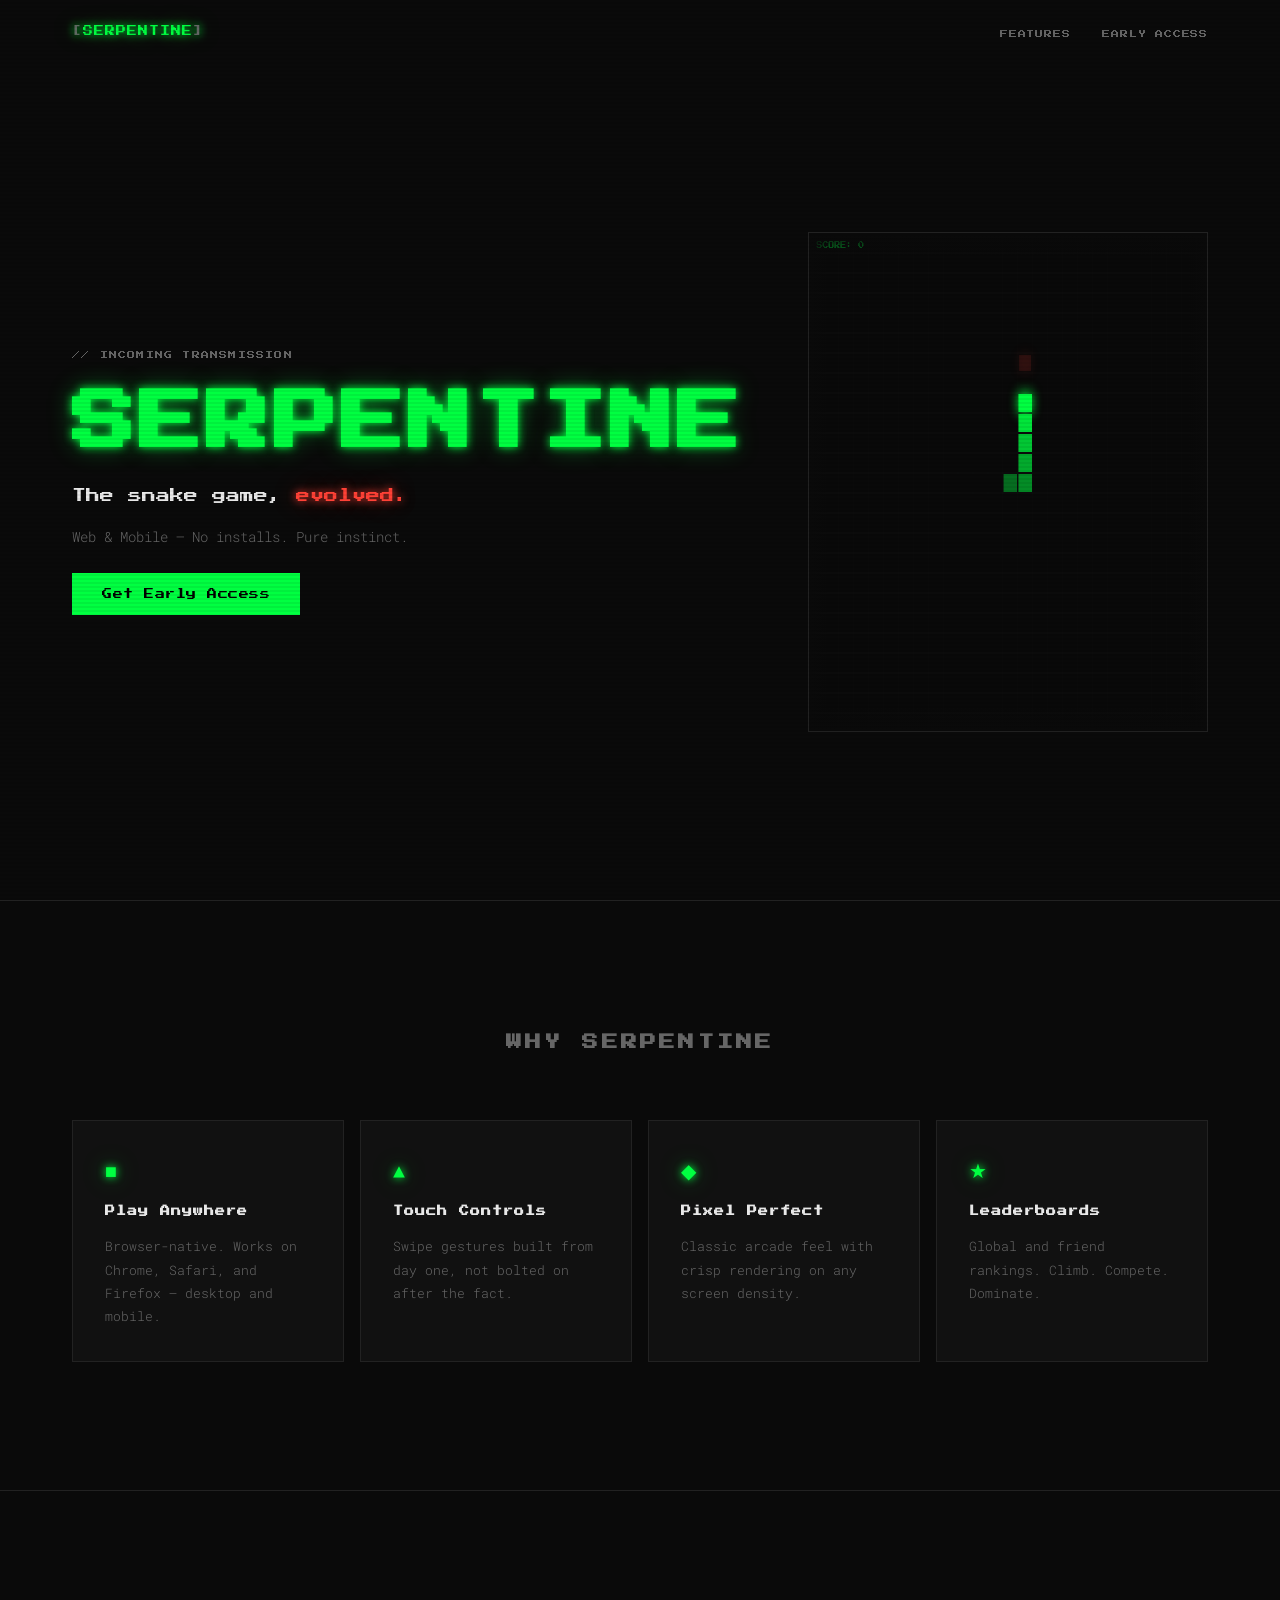
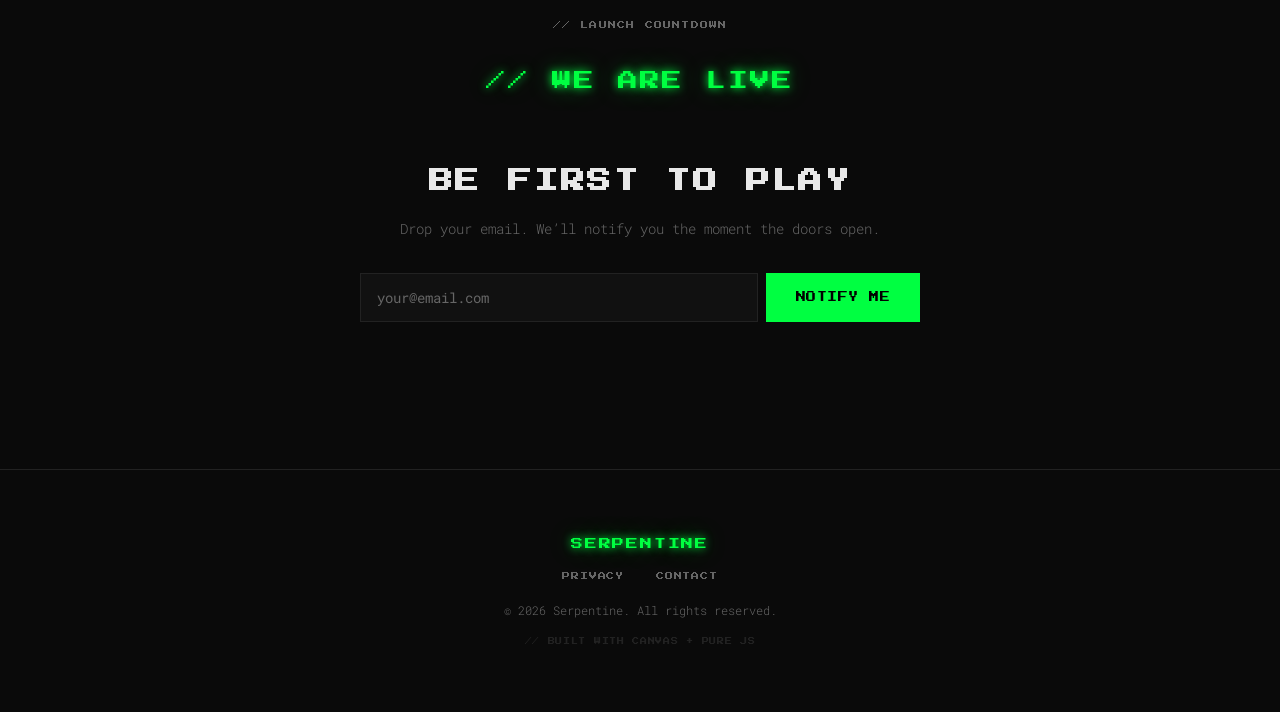
==== index.html @ bb96ddae "Add snake game landing page Static landing page with dark retro-arcade aesthetic: animated canvas sn" ====
<!DOCTYPE html>
<html lang="en">
<head>
  <meta charset="UTF-8">
  <meta name="viewport" content="width=device-width, initial-scale=1.0">
  <meta name="description" content="SERPENTINE — A snake-like game coming to web and mobile. Join the waitlist for early access.">
  <meta property="og:title" content="SERPENTINE — The Snake Game, Evolved">
  <meta property="og:description" content="Browser-native snake game for web and mobile. No installs. Pure instinct.">
  <meta property="og:type" content="website">
  <title>SERPENTINE — The Snake Game</title>
  <link rel="preconnect" href="https://fonts.googleapis.com">
  <link rel="preconnect" href="https://fonts.gstatic.com" crossorigin>
  <link href="https://fonts.googleapis.com/css2?family=Press+Start+2P&family=Roboto+Mono:wght@300;400;500&display=swap" rel="stylesheet">
  <link rel="stylesheet" href="styles.css">
</head>
<body>

  <header class="site-header" role="banner">
    <nav class="nav-container" aria-label="Main navigation">
      <div class="nav-logo">
        <span class="logo-bracket">[</span>SERPENTINE<span class="logo-bracket">]</span>
      </div>
      <ul class="nav-links" role="list">
        <li><a href="#features">Features</a></li>
        <li><a href="#cta">Early Access</a></li>
      </ul>
      <button class="nav-toggle" aria-label="Toggle menu" aria-expanded="false">
        <span class="hamburger-line"></span>
        <span class="hamburger-line"></span>
        <span class="hamburger-line"></span>
      </button>
    </nav>
  </header>

  <main>

    <section id="hero" class="hero" aria-label="Hero section">
      <div class="hero-content">
        <p class="hero-eyebrow">// INCOMING TRANSMISSION</p>
        <h1 class="hero-title">SERPENTINE</h1>
        <p class="hero-tagline">The snake game, <span class="accent">evolved.</span></p>
        <p class="hero-sub">Web &amp; Mobile &mdash; No installs. Pure instinct.</p>
        <a href="#cta" class="btn btn--primary">Get Early Access</a>
      </div>
      <div class="hero-canvas-wrapper" aria-hidden="true">
        <canvas id="snake-canvas"></canvas>
      </div>
    </section>

    <section id="features" class="features" aria-label="Features">
      <div class="container">
        <h2 class="section-title">WHY SERPENTINE</h2>
        <div class="features-grid">
          <article class="feature-card">
            <div class="feature-icon" aria-hidden="true">&#9632;</div>
            <h3>Play Anywhere</h3>
            <p>Browser-native. Works on Chrome, Safari, and Firefox &mdash; desktop and mobile.</p>
          </article>
          <article class="feature-card">
            <div class="feature-icon" aria-hidden="true">&#9650;</div>
            <h3>Touch Controls</h3>
            <p>Swipe gestures built from day one, not bolted on after the fact.</p>
          </article>
          <article class="feature-card">
            <div class="feature-icon" aria-hidden="true">&#9670;</div>
            <h3>Pixel Perfect</h3>
            <p>Classic arcade feel with crisp rendering on any screen density.</p>
          </article>
          <article class="feature-card">
            <div class="feature-icon" aria-hidden="true">&#9733;</div>
            <h3>Leaderboards</h3>
            <p>Global and friend rankings. Climb. Compete. Dominate.</p>
          </article>
        </div>
      </div>
    </section>

    <section id="cta" class="cta-section" aria-label="Early access signup">
      <div class="container">
        <p class="cta-label">// LAUNCH COUNTDOWN</p>
        <div class="countdown" aria-live="polite" aria-label="Time until launch">
          <div class="countdown-unit">
            <span class="countdown-number" id="cd-days">00</span>
            <span class="countdown-label">DAYS</span>
          </div>
          <span class="countdown-sep" aria-hidden="true">:</span>
          <div class="countdown-unit">
            <span class="countdown-number" id="cd-hours">00</span>
            <span class="countdown-label">HRS</span>
          </div>
          <span class="countdown-sep" aria-hidden="true">:</span>
          <div class="countdown-unit">
            <span class="countdown-number" id="cd-mins">00</span>
            <span class="countdown-label">MIN</span>
          </div>
          <span class="countdown-sep" aria-hidden="true">:</span>
          <div class="countdown-unit">
            <span class="countdown-number" id="cd-secs">00</span>
            <span class="countdown-label">SEC</span>
          </div>
        </div>
        <h2 class="cta-title">BE FIRST TO PLAY</h2>
        <p class="cta-sub">Drop your email. We&rsquo;ll notify you the moment the doors open.</p>
        <form class="signup-form" id="signup-form" novalidate>
          <div class="form-row">
            <label for="email-input" class="sr-only">Email address</label>
            <input
              type="email"
              id="email-input"
              name="email"
              placeholder="your@email.com"
              autocomplete="email"
              required
              aria-required="true"
              aria-describedby="form-feedback"
            >
            <button type="submit" class="btn btn--primary">NOTIFY ME</button>
          </div>
          <p id="form-feedback" class="form-feedback" role="alert" aria-live="assertive"></p>
        </form>
      </div>
    </section>

  </main>

  <footer class="site-footer" role="contentinfo">
    <div class="container">
      <p class="footer-logo">SERPENTINE</p>
      <nav class="footer-nav" aria-label="Footer navigation">
        <a href="#">Privacy</a>
        <a href="#">Contact</a>
      </nav>
      <p class="footer-copy">&copy; 2026 Serpentine. All rights reserved.</p>
      <p class="footer-credit">// BUILT WITH CANVAS + PURE JS</p>
    </div>
  </footer>

  <script src="main.js"></script>
</body>
</html>
---- styles.css ----
/* ============================================================
   Design Tokens
   ============================================================ */
:root {
  --color-bg:         #0a0a0a;
  --color-surface:    #111111;
  --color-surface-2:  #1a1a1a;
  --color-border:     #222222;
  --color-snake:      #00ff41;
  --color-snake-dim:  #00cc33;
  --color-accent:     #ff4136;
  --color-cyan:       #00aaff;
  --color-text:       #e8e8e8;
  --color-text-muted: #666666;

  --font-pixel: 'Press Start 2P', monospace;
  --font-body:  'Roboto Mono', monospace;

  --space-xs:  0.25rem;
  --space-sm:  0.5rem;
  --space-md:  1rem;
  --space-lg:  2rem;
  --space-xl:  4rem;
  --space-2xl: 8rem;

  --max-width:   1200px;
  --nav-height:  64px;

  --glow-snake:  0 0 8px var(--color-snake), 0 0 24px rgba(0, 255, 65, 0.4);
  --glow-accent: 0 0 8px var(--color-accent), 0 0 24px rgba(255, 65, 54, 0.4);

  --transition-fast: 150ms ease;
  --transition-base: 300ms ease;
}

/* ============================================================
   Reset & Base
   ============================================================ */
*, *::before, *::after {
  box-sizing: border-box;
  margin: 0;
  padding: 0;
}

html {
  scroll-behavior: smooth;
  font-size: 16px;
}

body {
  background-color: var(--color-bg);
  color: var(--color-text);
  font-family: var(--font-body);
  font-weight: 400;
  line-height: 1.7;
  -webkit-font-smoothing: antialiased;
  overflow-x: hidden;
  position: relative;
}

/* Scanline texture overlay */
body::before {
  content: '';
  position: fixed;
  inset: 0;
  background: repeating-linear-gradient(
    to bottom,
    transparent,
    transparent 2px,
    rgba(0, 0, 0, 0.06) 2px,
    rgba(0, 0, 0, 0.06) 4px
  );
  pointer-events: none;
  z-index: 999;
}

img, canvas {
  display: block;
  max-width: 100%;
}

a {
  color: var(--color-snake);
  text-decoration: none;
  transition: color var(--transition-fast), text-shadow var(--transition-fast);
}

a:hover,
a:focus-visible {
  color: #fff;
  text-shadow: var(--glow-snake);
}

a:focus-visible {
  outline: 2px solid var(--color-snake);
  outline-offset: 3px;
}

ul { list-style: none; }

.sr-only {
  position: absolute;
  width: 1px;
  height: 1px;
  padding: 0;
  margin: -1px;
  overflow: hidden;
  clip: rect(0, 0, 0, 0);
  white-space: nowrap;
  border: 0;
}

/* ============================================================
   Layout Utilities
   ============================================================ */
.container {
  width: 100%;
  max-width: var(--max-width);
  margin-inline: auto;
  padding-inline: var(--space-lg);
}

/* ============================================================
   Buttons
   ============================================================ */
.btn {
  display: inline-block;
  font-family: var(--font-pixel);
  font-size: 0.625rem;
  letter-spacing: 0.05em;
  padding: 0.875rem 1.75rem;
  border: 2px solid transparent;
  cursor: pointer;
  transition:
    box-shadow var(--transition-fast),
    transform var(--transition-fast),
    background-color var(--transition-fast);
  text-align: center;
  line-height: 1;
}

.btn--primary {
  background-color: var(--color-snake);
  color: #000;
  border-color: var(--color-snake);
}

.btn--primary:hover,
.btn--primary:focus-visible {
  box-shadow: var(--glow-snake);
  transform: translateY(-2px);
  color: #000;
  text-shadow: none;
}

.btn--primary:focus-visible {
  outline: 2px solid #fff;
  outline-offset: 3px;
}

.btn--primary:active {
  transform: translateY(0);
}

/* ============================================================
   Navigation
   ============================================================ */
.site-header {
  position: fixed;
  top: 0;
  left: 0;
  right: 0;
  z-index: 100;
  height: var(--nav-height);
  display: flex;
  align-items: center;
  border-bottom: 1px solid transparent;
  transition:
    background-color var(--transition-base),
    border-color var(--transition-base),
    backdrop-filter var(--transition-base),
    height var(--transition-base);
}

.site-header--scrolled {
  background-color: rgba(10, 10, 10, 0.92);
  border-color: var(--color-border);
  backdrop-filter: blur(8px);
  -webkit-backdrop-filter: blur(8px);
  height: 52px;
}

.nav-container {
  display: flex;
  align-items: center;
  justify-content: space-between;
  width: 100%;
  max-width: var(--max-width);
  margin-inline: auto;
  padding-inline: var(--space-lg);
}

.nav-logo {
  font-family: var(--font-pixel);
  font-size: 0.625rem;
  color: var(--color-snake);
  letter-spacing: 0.1em;
  text-shadow: var(--glow-snake);
  white-space: nowrap;
}

.logo-bracket {
  color: var(--color-text-muted);
}

.nav-links {
  display: none;
  gap: var(--space-lg);
}

.nav-links a {
  font-family: var(--font-pixel);
  font-size: 0.5rem;
  letter-spacing: 0.1em;
  color: var(--color-text-muted);
  text-transform: uppercase;
  transition: color var(--transition-fast);
}

.nav-links a:hover,
.nav-links a:focus-visible {
  color: var(--color-snake);
  text-shadow: var(--glow-snake);
}

.nav-toggle {
  display: flex;
  flex-direction: column;
  justify-content: space-between;
  width: 24px;
  height: 18px;
  background: none;
  border: none;
  cursor: pointer;
  padding: 0;
}

.hamburger-line {
  display: block;
  width: 100%;
  height: 2px;
  background-color: var(--color-snake);
  transition: transform var(--transition-base), opacity var(--transition-base);
}

.nav-toggle[aria-expanded="true"] .hamburger-line:nth-child(1) {
  transform: translateY(8px) rotate(45deg);
}
.nav-toggle[aria-expanded="true"] .hamburger-line:nth-child(2) {
  opacity: 0;
}
.nav-toggle[aria-expanded="true"] .hamburger-line:nth-child(3) {
  transform: translateY(-8px) rotate(-45deg);
}

/* Mobile nav open state */
.nav-links--open {
  display: flex;
  flex-direction: column;
  position: fixed;
  top: var(--nav-height);
  left: 0;
  right: 0;
  background-color: var(--color-surface);
  border-bottom: 1px solid var(--color-border);
  padding: var(--space-lg);
  gap: var(--space-lg);
  z-index: 99;
}

@media (min-width: 768px) {
  .nav-links {
    display: flex;
  }
  .nav-toggle {
    display: none;
  }
  .nav-links--open {
    position: static;
    flex-direction: row;
    background: none;
    border: none;
    padding: 0;
  }
}

/* ============================================================
   Hero
   ============================================================ */
.hero {
  min-height: 100vh;
  padding-top: var(--nav-height);
  display: grid;
  grid-template-columns: 1fr;
  align-items: center;
  gap: var(--space-xl);
  max-width: var(--max-width);
  margin-inline: auto;
  padding-inline: var(--space-lg);
  padding-bottom: var(--space-xl);
}

.hero-content {
  display: flex;
  flex-direction: column;
  align-items: flex-start;
  gap: var(--space-md);
}

.hero-eyebrow {
  font-family: var(--font-pixel);
  font-size: 0.5rem;
  color: var(--color-text-muted);
  letter-spacing: 0.15em;
}

.hero-title {
  font-family: var(--font-pixel);
  font-size: clamp(1.75rem, 6vw, 4rem);
  color: var(--color-snake);
  text-shadow: var(--glow-snake);
  letter-spacing: 0.05em;
  line-height: 1.4;
}

.hero-tagline {
  font-family: var(--font-pixel);
  font-size: clamp(0.625rem, 2vw, 0.875rem);
  color: var(--color-text);
  line-height: 1.8;
}

.accent {
  color: var(--color-accent);
  text-shadow: var(--glow-accent);
}

.hero-sub {
  font-size: 0.875rem;
  color: var(--color-text-muted);
  font-weight: 300;
}

.hero-content .btn {
  margin-top: var(--space-sm);
}

.hero-canvas-wrapper {
  width: 100%;
  height: 280px;
  border: 1px solid var(--color-border);
  position: relative;
  overflow: hidden;
}

.hero-canvas-wrapper::after {
  content: '';
  position: absolute;
  inset: 0;
  background:
    linear-gradient(to right, var(--color-bg) 0%, transparent 5%),
    linear-gradient(to left, var(--color-bg) 0%, transparent 5%),
    linear-gradient(to bottom, var(--color-bg) 0%, transparent 5%),
    linear-gradient(to top, var(--color-bg) 0%, transparent 5%);
  pointer-events: none;
}

#snake-canvas {
  width: 100%;
  height: 100%;
}

@media (min-width: 768px) {
  .hero {
    grid-template-columns: 1fr 1fr;
    padding-bottom: 0;
  }

  .hero-canvas-wrapper {
    height: 420px;
  }
}

@media (min-width: 1024px) {
  .hero-canvas-wrapper {
    height: 500px;
  }
}

/* ============================================================
   Features
   ============================================================ */
.features {
  padding-block: var(--space-2xl);
  border-top: 1px solid var(--color-border);
}

.section-title {
  font-family: var(--font-pixel);
  font-size: clamp(0.75rem, 2.5vw, 1rem);
  color: var(--color-text-muted);
  letter-spacing: 0.2em;
  margin-bottom: var(--space-xl);
  text-align: center;
}

.features-grid {
  display: grid;
  grid-template-columns: repeat(auto-fit, minmax(240px, 1fr));
  gap: var(--space-md);
}

.feature-card {
  background: var(--color-surface);
  border: 1px solid var(--color-border);
  padding: var(--space-lg);
  display: flex;
  flex-direction: column;
  gap: var(--space-md);
  transition:
    border-color var(--transition-base),
    box-shadow var(--transition-base),
    transform var(--transition-base);
  opacity: 0;
  transform: translateY(24px);
}

.feature-card.visible {
  opacity: 1;
  transform: translateY(0);
}

.feature-card:hover {
  border-color: var(--color-snake);
  box-shadow: 0 0 0 1px var(--color-snake), var(--glow-snake);
  transform: translateY(-4px);
}

.feature-icon {
  font-size: 1.25rem;
  color: var(--color-snake);
  text-shadow: var(--glow-snake);
}

.feature-card h3 {
  font-family: var(--font-pixel);
  font-size: 0.625rem;
  color: var(--color-text);
  letter-spacing: 0.1em;
  line-height: 1.6;
}

.feature-card p {
  font-size: 0.8125rem;
  color: var(--color-text-muted);
  font-weight: 300;
  line-height: 1.8;
}

/* ============================================================
   CTA / Countdown
   ============================================================ */
.cta-section {
  padding-block: var(--space-2xl);
  border-top: 1px solid var(--color-border);
  text-align: center;
}

.cta-label {
  font-family: var(--font-pixel);
  font-size: 0.5rem;
  color: var(--color-text-muted);
  letter-spacing: 0.15em;
  margin-bottom: var(--space-lg);
}

.countdown {
  display: flex;
  align-items: center;
  justify-content: center;
  gap: var(--space-sm);
  margin-bottom: var(--space-xl);
  flex-wrap: wrap;
}

.countdown-unit {
  display: flex;
  flex-direction: column;
  align-items: center;
  gap: var(--space-xs);
}

.countdown-number {
  font-family: var(--font-pixel);
  font-size: clamp(1.75rem, 5vw, 3.5rem);
  color: var(--color-snake);
  text-shadow: var(--glow-snake);
  display: block;
  min-width: 2ch;
  text-align: center;
  line-height: 1.2;
}

.countdown-label {
  font-family: var(--font-pixel);
  font-size: 0.4375rem;
  color: var(--color-text-muted);
  letter-spacing: 0.15em;
}

.countdown-sep {
  font-family: var(--font-pixel);
  font-size: clamp(1.5rem, 4vw, 3rem);
  color: var(--color-border);
  align-self: flex-start;
  padding-top: 0.1em;
}

.launch-live {
  font-family: var(--font-pixel);
  font-size: clamp(0.75rem, 2vw, 1.25rem);
  color: var(--color-snake);
  text-shadow: var(--glow-snake);
  letter-spacing: 0.1em;
}

.cta-title {
  font-family: var(--font-pixel);
  font-size: clamp(0.875rem, 3vw, 1.5rem);
  color: var(--color-text);
  letter-spacing: 0.1em;
  line-height: 1.6;
  margin-bottom: var(--space-md);
}

.cta-sub {
  font-size: 0.875rem;
  color: var(--color-text-muted);
  font-weight: 300;
  margin-bottom: var(--space-lg);
}

.signup-form {
  max-width: 560px;
  margin-inline: auto;
}

.form-row {
  display: flex;
  flex-direction: column;
  gap: var(--space-sm);
}

#email-input {
  background: var(--color-surface);
  border: 1px solid var(--color-border);
  color: var(--color-text);
  font-family: var(--font-body);
  font-size: 0.875rem;
  padding: 0.875rem 1rem;
  width: 100%;
  transition: border-color var(--transition-fast), box-shadow var(--transition-fast);
}

#email-input::placeholder {
  color: var(--color-text-muted);
}

#email-input:focus {
  outline: none;
  border-color: var(--color-snake);
  box-shadow: 0 0 0 2px rgba(0, 255, 65, 0.15);
}

#email-input:disabled {
  opacity: 0.5;
  cursor: not-allowed;
}

.form-feedback {
  margin-top: var(--space-sm);
  font-family: var(--font-pixel);
  font-size: 0.5rem;
  letter-spacing: 0.1em;
  min-height: 1.4em;
  line-height: 1.6;
}

.form-feedback--success {
  color: var(--color-snake);
  text-shadow: var(--glow-snake);
}

.form-feedback--error {
  color: var(--color-accent);
}

@media (min-width: 480px) {
  .form-row {
    flex-direction: row;
  }

  #email-input {
    flex: 1;
    min-width: 0;
  }
}

/* ============================================================
   Footer
   ============================================================ */
.site-footer {
  border-top: 1px solid var(--color-border);
  padding-block: var(--space-xl);
}

.site-footer .container {
  display: flex;
  flex-direction: column;
  align-items: center;
  gap: var(--space-md);
  text-align: center;
}

.footer-logo {
  font-family: var(--font-pixel);
  font-size: 0.75rem;
  color: var(--color-snake);
  letter-spacing: 0.15em;
  text-shadow: var(--glow-snake);
}

.footer-nav {
  display: flex;
  gap: var(--space-lg);
}

.footer-nav a {
  font-family: var(--font-pixel);
  font-size: 0.5rem;
  color: var(--color-text-muted);
  letter-spacing: 0.1em;
  text-transform: uppercase;
}

.footer-copy {
  font-size: 0.75rem;
  color: var(--color-text-muted);
  font-weight: 300;
}

.footer-credit {
  font-family: var(--font-pixel);
  font-size: 0.4375rem;
  color: var(--color-border);
  letter-spacing: 0.1em;
}

/* ============================================================
   Reduced Motion
   ============================================================ */
@media (prefers-reduced-motion: reduce) {
  html {
    scroll-behavior: auto;
  }

  *, *::before, *::after {
    animation-duration: 0.01ms !important;
    animation-iteration-count: 1 !important;
    transition-duration: 0.01ms !important;
  }

  .feature-card {
    opacity: 1;
    transform: none;
  }

  .hero-canvas-wrapper {
    display: none;
  }
}
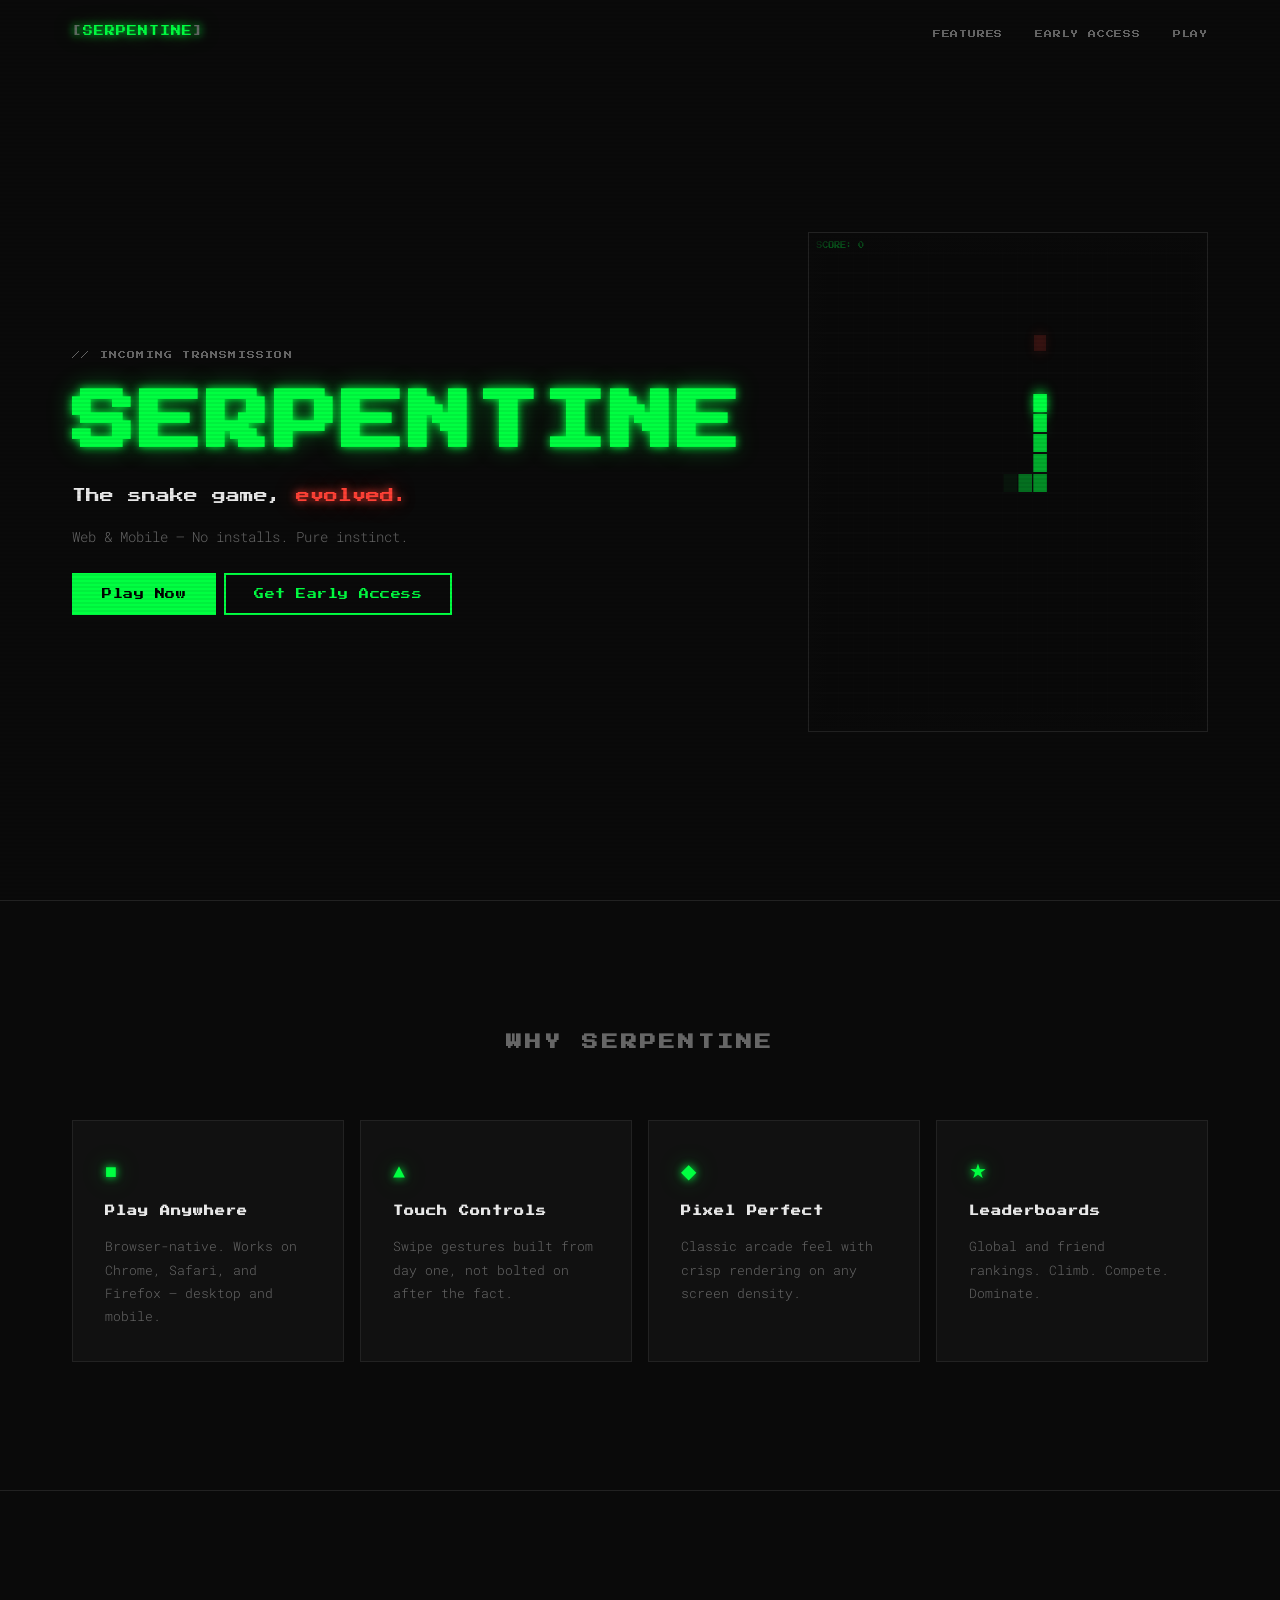
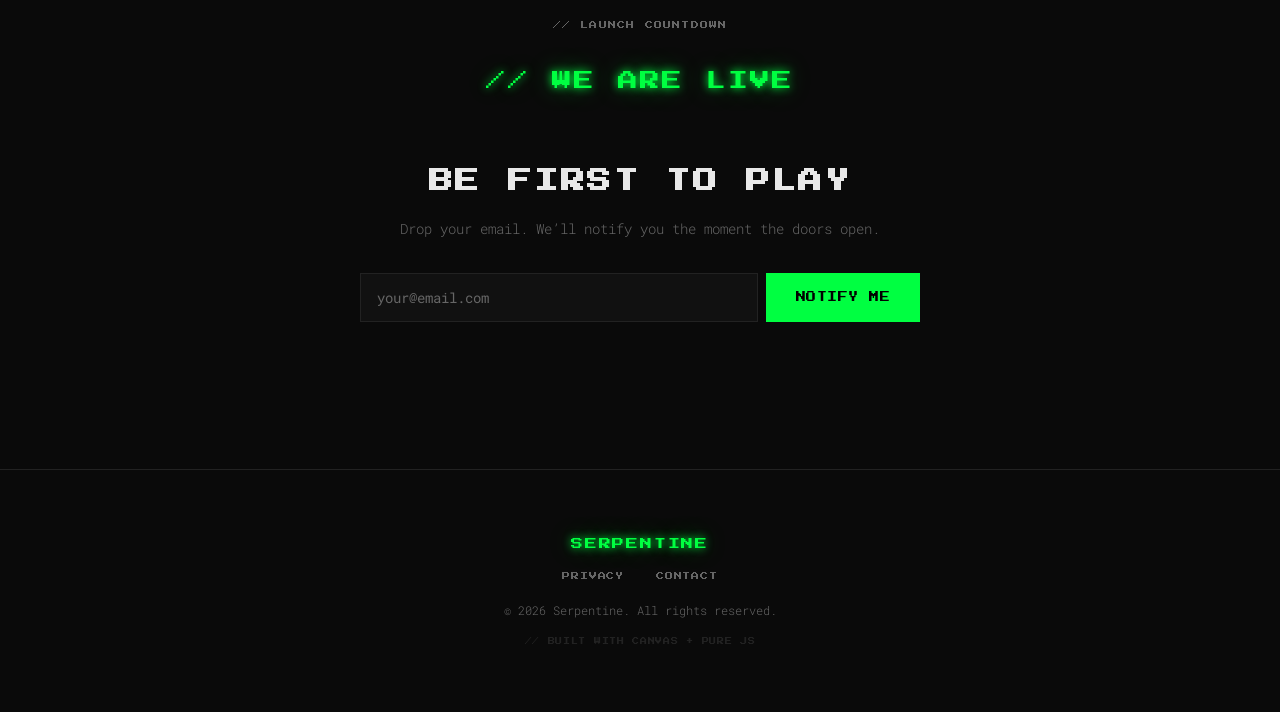
==== commit 06e1b2da: "Add playable snake game page Full snake game at game.html with canvas rendering, swipe/keyboard/d-pa" ====
--- a/index.html
+++ b/index.html
@@ -23,6 +23,7 @@
       <ul class="nav-links" role="list">
         <li><a href="#features">Features</a></li>
         <li><a href="#cta">Early Access</a></li>
+        <li><a href="game.html">Play</a></li>
       </ul>
       <button class="nav-toggle" aria-label="Toggle menu" aria-expanded="false">
         <span class="hamburger-line"></span>
@@ -40,7 +41,10 @@
         <h1 class="hero-title">SERPENTINE</h1>
         <p class="hero-tagline">The snake game, <span class="accent">evolved.</span></p>
         <p class="hero-sub">Web &amp; Mobile &mdash; No installs. Pure instinct.</p>
-        <a href="#cta" class="btn btn--primary">Get Early Access</a>
+        <div class="hero-actions">
+          <a href="game.html" class="btn btn--primary">Play Now</a>
+          <a href="#cta" class="btn btn--outline">Get Early Access</a>
+        </div>
       </div>
       <div class="hero-canvas-wrapper" aria-hidden="true">
         <canvas id="snake-canvas"></canvas>
--- a/styles.css
+++ b/styles.css
@@ -162,6 +162,25 @@
   transform: translateY(0);
 }
 
+.btn--outline {
+  background: transparent;
+  color: var(--color-snake);
+  border-color: var(--color-snake);
+}
+
+.btn--outline:hover,
+.btn--outline:focus-visible {
+  background: rgba(0, 255, 65, 0.08);
+  box-shadow: var(--glow-snake);
+  transform: translateY(-2px);
+  color: var(--color-snake);
+  text-shadow: none;
+}
+
+.btn--outline:active {
+  transform: translateY(0);
+}
+
 /* ============================================================
    Navigation
    ============================================================ */
@@ -351,7 +370,10 @@
   font-weight: 300;
 }
 
-.hero-content .btn {
+.hero-actions {
+  display: flex;
+  flex-wrap: wrap;
+  gap: var(--space-sm);
   margin-top: var(--space-sm);
 }
 
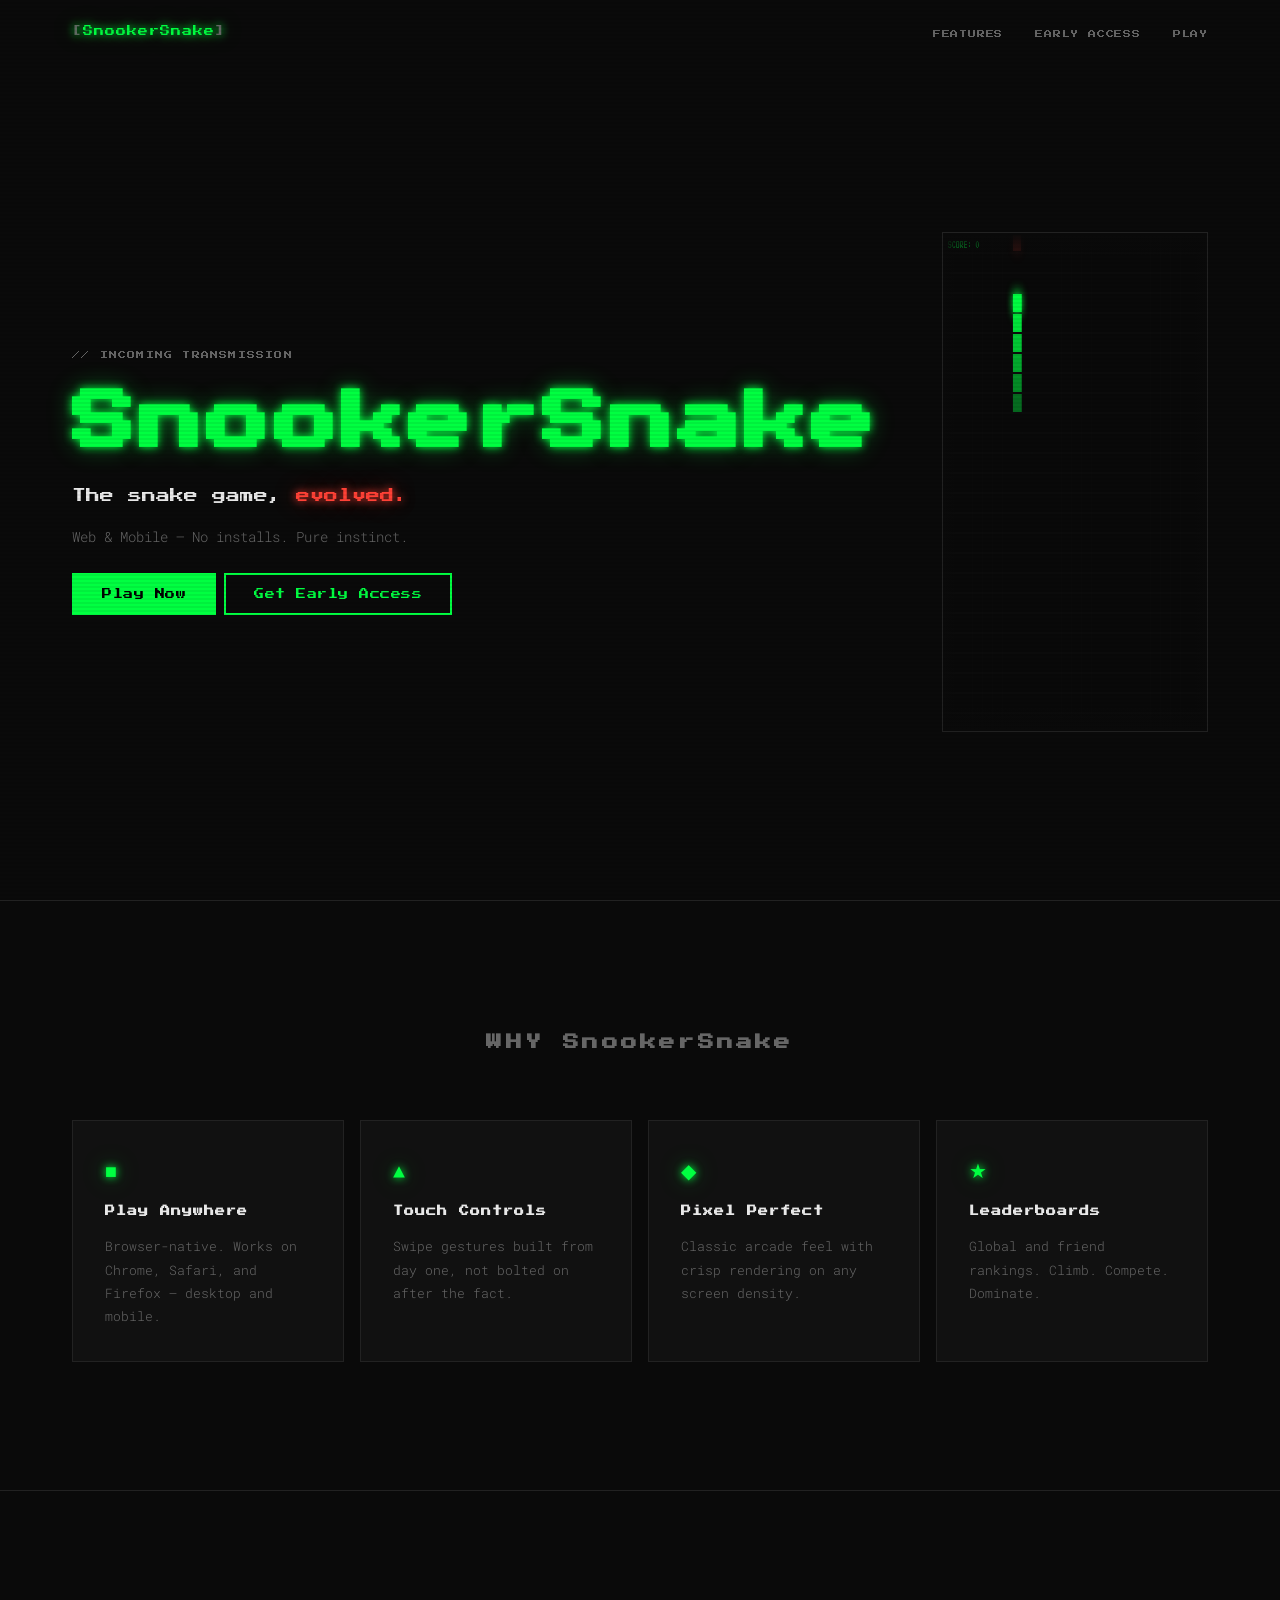
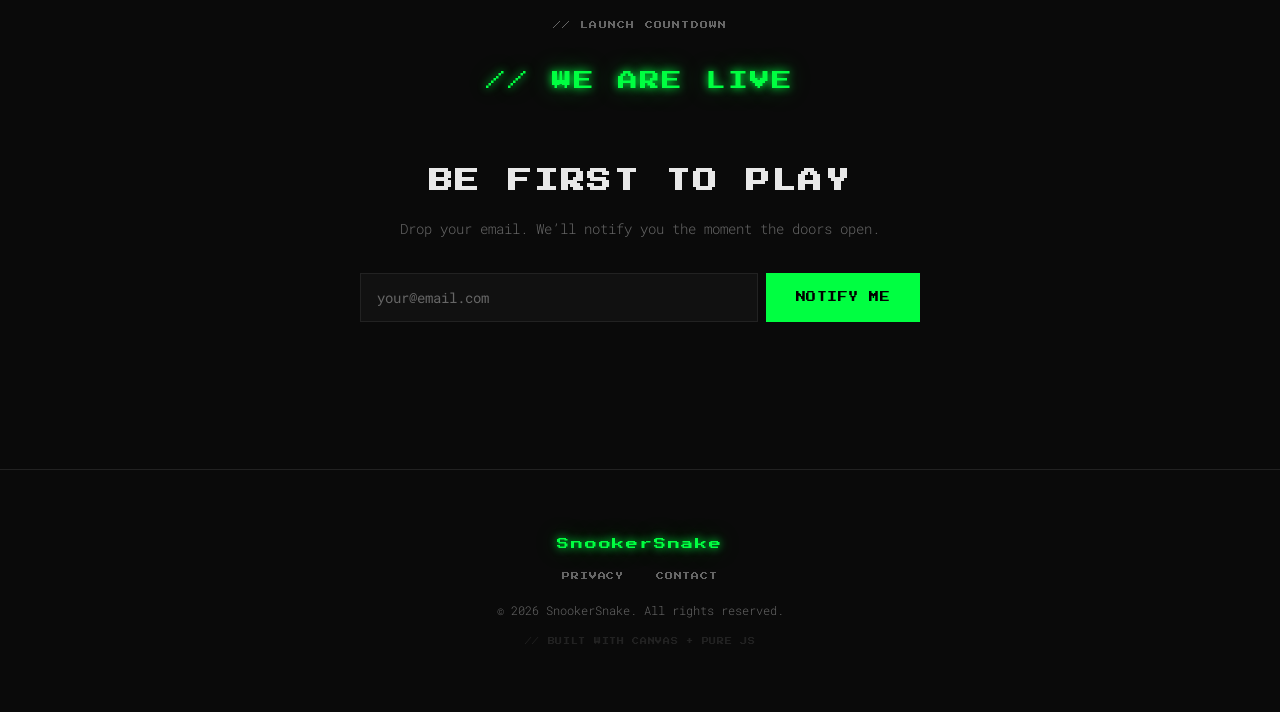
==== commit 68c84e75: "Rename to SnookerSnake, green header, fix black ball, remove d-pad - Game renamed from MAX SNAKE / S" ====
--- a/index.html
+++ b/index.html
@@ -3,11 +3,11 @@
 <head>
   <meta charset="UTF-8">
   <meta name="viewport" content="width=device-width, initial-scale=1.0">
-  <meta name="description" content="SERPENTINE — A snake-like game coming to web and mobile. Join the waitlist for early access.">
-  <meta property="og:title" content="SERPENTINE — The Snake Game, Evolved">
-  <meta property="og:description" content="Browser-native snake game for web and mobile. No installs. Pure instinct.">
+  <meta name="description" content="SnookerSnake — snooker-themed snake game for web and mobile.">
+  <meta property="og:title" content="SnookerSnake — The Snake Game, Evolved">
+  <meta property="og:description" content="Browser-native snooker snake game for web and mobile. No installs. Pure instinct.">
   <meta property="og:type" content="website">
-  <title>SERPENTINE — The Snake Game</title>
+  <title>SnookerSnake</title>
   <link rel="preconnect" href="https://fonts.googleapis.com">
   <link rel="preconnect" href="https://fonts.gstatic.com" crossorigin>
   <link href="https://fonts.googleapis.com/css2?family=Press+Start+2P&family=Roboto+Mono:wght@300;400;500&display=swap" rel="stylesheet">
@@ -18,7 +18,7 @@
   <header class="site-header" role="banner">
     <nav class="nav-container" aria-label="Main navigation">
       <div class="nav-logo">
-        <span class="logo-bracket">[</span>SERPENTINE<span class="logo-bracket">]</span>
+        <span class="logo-bracket">[</span>SnookerSnake<span class="logo-bracket">]</span>
       </div>
       <ul class="nav-links" role="list">
         <li><a href="#features">Features</a></li>
@@ -38,7 +38,7 @@
     <section id="hero" class="hero" aria-label="Hero section">
       <div class="hero-content">
         <p class="hero-eyebrow">// INCOMING TRANSMISSION</p>
-        <h1 class="hero-title">SERPENTINE</h1>
+        <h1 class="hero-title">SnookerSnake</h1>
         <p class="hero-tagline">The snake game, <span class="accent">evolved.</span></p>
         <p class="hero-sub">Web &amp; Mobile &mdash; No installs. Pure instinct.</p>
         <div class="hero-actions">
@@ -53,7 +53,7 @@
 
     <section id="features" class="features" aria-label="Features">
       <div class="container">
-        <h2 class="section-title">WHY SERPENTINE</h2>
+        <h2 class="section-title">WHY SnookerSnake</h2>
         <div class="features-grid">
           <article class="feature-card">
             <div class="feature-icon" aria-hidden="true">&#9632;</div>
@@ -129,12 +129,12 @@
 
   <footer class="site-footer" role="contentinfo">
     <div class="container">
-      <p class="footer-logo">SERPENTINE</p>
+      <p class="footer-logo">SnookerSnake</p>
       <nav class="footer-nav" aria-label="Footer navigation">
         <a href="#">Privacy</a>
         <a href="#">Contact</a>
       </nav>
-      <p class="footer-copy">&copy; 2026 Serpentine. All rights reserved.</p>
+      <p class="footer-copy">&copy; 2026 SnookerSnake. All rights reserved.</p>
       <p class="footer-credit">// BUILT WITH CANVAS + PURE JS</p>
     </div>
   </footer>
--- a/styles.css
+++ b/styles.css
@@ -202,10 +202,8 @@
 }
 
 .site-header--scrolled {
-  background-color: rgba(10, 10, 10, 0.92);
+  background-color: #0d4d1a;
   border-color: var(--color-border);
-  backdrop-filter: blur(8px);
-  -webkit-backdrop-filter: blur(8px);
   height: 52px;
 }
 
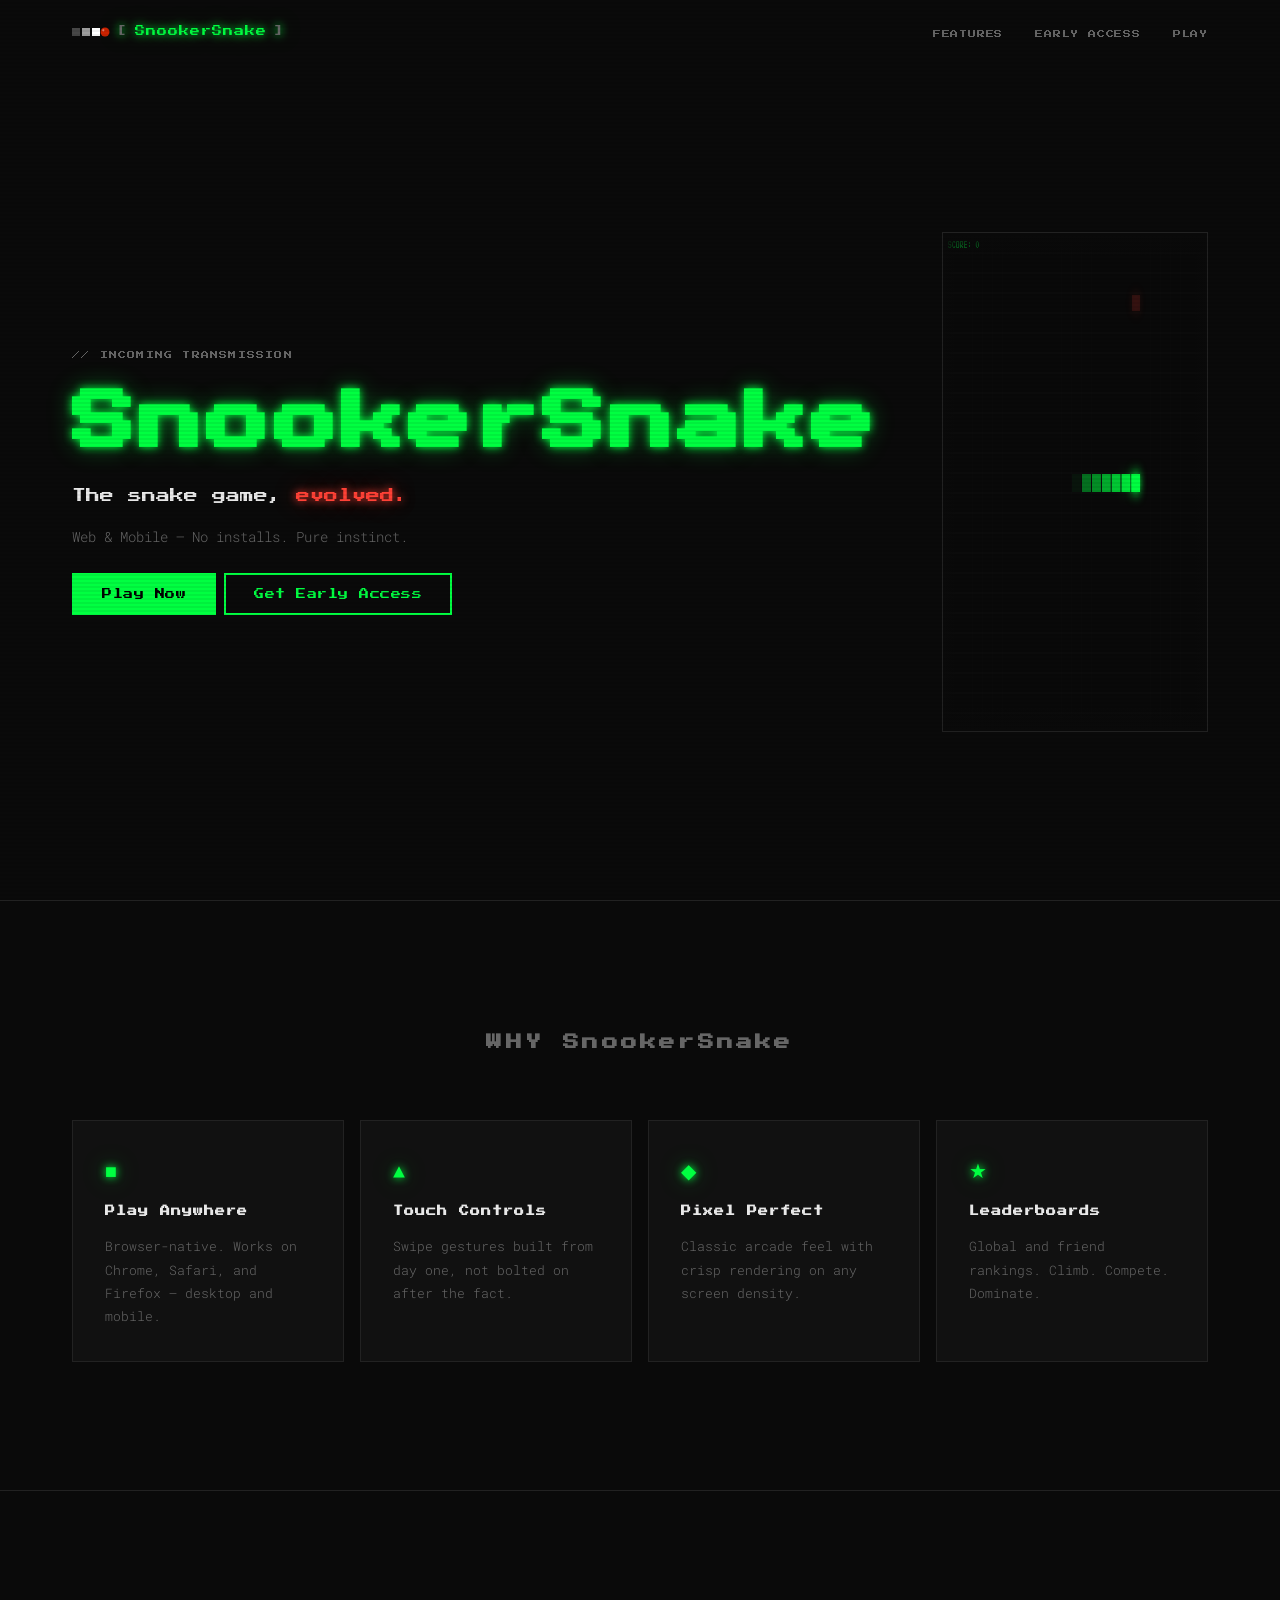
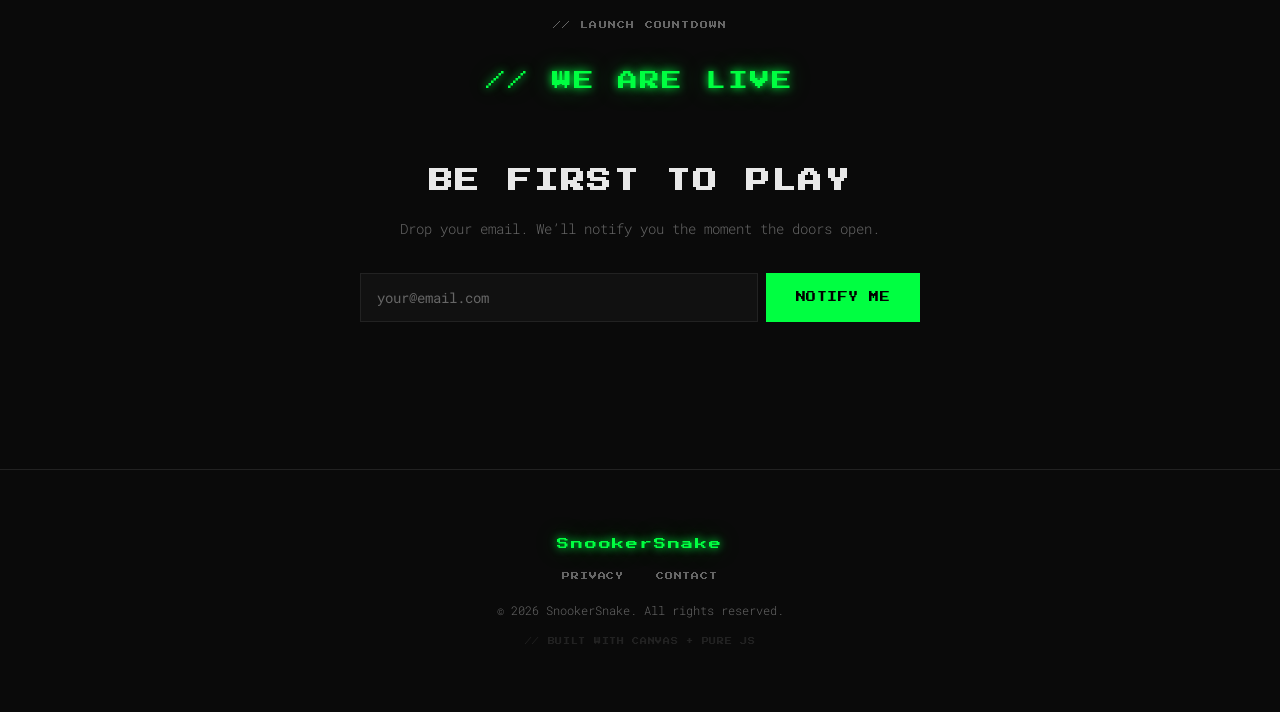
==== commit 8eaaeb5f: "Green nav header, snake+ball icon in title - Game page nav header: #001a6e → #0d4d1a (matches table " ====
--- a/index.html
+++ b/index.html
@@ -18,6 +18,13 @@
   <header class="site-header" role="banner">
     <nav class="nav-container" aria-label="Main navigation">
       <div class="nav-logo">
+        <svg class="snake-icon" width="38" height="10" viewBox="0 0 38 10" aria-hidden="true" xmlns="http://www.w3.org/2000/svg">
+          <rect x="0" y="1" width="8" height="8" fill="rgba(255,255,255,0.25)"/>
+          <rect x="10" y="1" width="8" height="8" fill="rgba(255,255,255,0.6)"/>
+          <rect x="20" y="1" width="8" height="8" fill="rgba(255,255,255,1)"/>
+          <circle cx="33" cy="5" r="4.5" fill="#cc2200"/>
+          <circle cx="31.3" cy="3.3" r="1.1" fill="rgba(255,255,255,0.45)"/>
+        </svg>
         <span class="logo-bracket">[</span>SnookerSnake<span class="logo-bracket">]</span>
       </div>
       <ul class="nav-links" role="list">
--- a/styles.css
+++ b/styles.css
@@ -224,6 +224,14 @@
   letter-spacing: 0.1em;
   text-shadow: var(--glow-snake);
   white-space: nowrap;
+  display: flex;
+  align-items: center;
+  gap: 7px;
+}
+
+.snake-icon {
+  flex-shrink: 0;
+  display: block;
 }
 
 .logo-bracket {
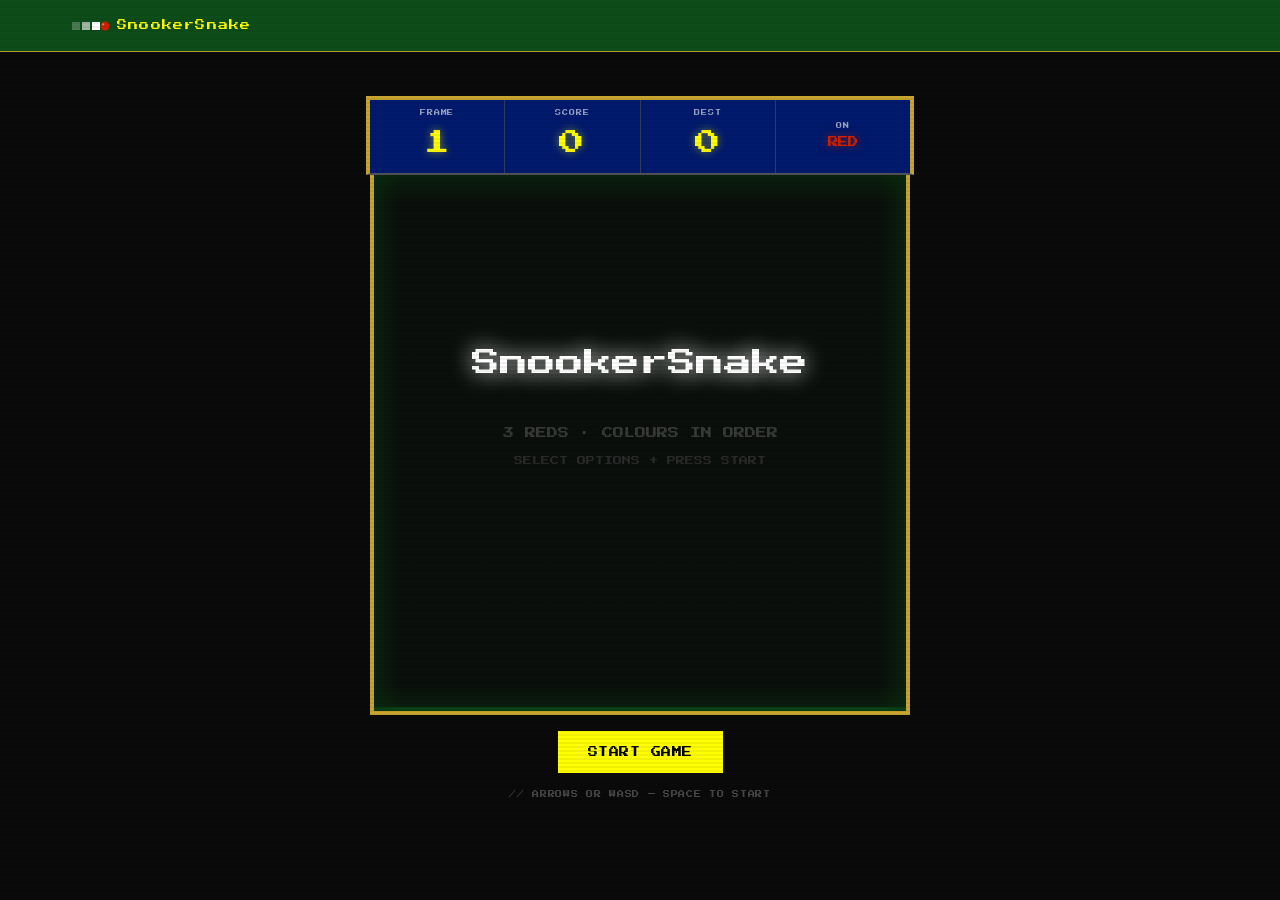
==== commit ee0abb41: "Make game the home page, remove landing page Replace index.html with the game page directly. No need" ====
--- a/index.html
+++ b/index.html
@@ -2,21 +2,19 @@
 <html lang="en">
 <head>
   <meta charset="UTF-8">
-  <meta name="viewport" content="width=device-width, initial-scale=1.0">
+  <meta name="viewport" content="width=device-width, initial-scale=1.0, user-scalable=no">
   <meta name="description" content="SnookerSnake — snooker-themed snake game for web and mobile.">
-  <meta property="og:title" content="SnookerSnake — The Snake Game, Evolved">
-  <meta property="og:description" content="Browser-native snooker snake game for web and mobile. No installs. Pure instinct.">
-  <meta property="og:type" content="website">
   <title>SnookerSnake</title>
   <link rel="preconnect" href="https://fonts.googleapis.com">
   <link rel="preconnect" href="https://fonts.gstatic.com" crossorigin>
   <link href="https://fonts.googleapis.com/css2?family=Press+Start+2P&family=Roboto+Mono:wght@300;400;500&display=swap" rel="stylesheet">
   <link rel="stylesheet" href="styles.css">
+  <link rel="stylesheet" href="game.css">
 </head>
-<body>
+<body class="game-page">
 
-  <header class="site-header" role="banner">
-    <nav class="nav-container" aria-label="Main navigation">
+  <header class="site-header site-header--scrolled" role="banner">
+    <nav class="nav-container" aria-label="Game navigation">
       <div class="nav-logo">
         <svg class="snake-icon" width="38" height="10" viewBox="0 0 38 10" aria-hidden="true" xmlns="http://www.w3.org/2000/svg">
           <rect x="0" y="1" width="8" height="8" fill="rgba(255,255,255,0.25)"/>
@@ -25,127 +23,47 @@
           <circle cx="33" cy="5" r="4.5" fill="#cc2200"/>
           <circle cx="31.3" cy="3.3" r="1.1" fill="rgba(255,255,255,0.45)"/>
         </svg>
-        <span class="logo-bracket">[</span>SnookerSnake<span class="logo-bracket">]</span>
+        SnookerSnake
       </div>
-      <ul class="nav-links" role="list">
-        <li><a href="#features">Features</a></li>
-        <li><a href="#cta">Early Access</a></li>
-        <li><a href="game.html">Play</a></li>
-      </ul>
-      <button class="nav-toggle" aria-label="Toggle menu" aria-expanded="false">
-        <span class="hamburger-line"></span>
-        <span class="hamburger-line"></span>
-        <span class="hamburger-line"></span>
-      </button>
     </nav>
   </header>
 
-  <main>
+  <main class="game-main">
+    <div class="game-wrapper">
 
-    <section id="hero" class="hero" aria-label="Hero section">
-      <div class="hero-content">
-        <p class="hero-eyebrow">// INCOMING TRANSMISSION</p>
-        <h1 class="hero-title">SnookerSnake</h1>
-        <p class="hero-tagline">The snake game, <span class="accent">evolved.</span></p>
-        <p class="hero-sub">Web &amp; Mobile &mdash; No installs. Pure instinct.</p>
-        <div class="hero-actions">
-          <a href="game.html" class="btn btn--primary">Play Now</a>
-          <a href="#cta" class="btn btn--outline">Get Early Access</a>
+      <div class="score-bar">
+        <div class="score-item">
+          <span class="score-label" id="hud-a-label">BREAK</span>
+          <span class="score-value" id="hud-a-val">0</span>
+        </div>
+        <div class="score-item">
+          <span class="score-label" id="hud-b-label">BEST</span>
+          <span class="score-value" id="hud-b-val">0</span>
+        </div>
+        <div class="score-item" id="hud-c-item" hidden>
+          <span class="score-label" id="hud-c-label">&times;1</span>
+          <span class="score-value" id="hud-c-val">0</span>
+        </div>
+        <div class="score-item">
+          <span class="score-label">ON</span>
+          <span class="score-value score-value--on" id="on-val">RED</span>
         </div>
       </div>
-      <div class="hero-canvas-wrapper" aria-hidden="true">
-        <canvas id="snake-canvas"></canvas>
+
+      <div class="canvas-wrap">
+        <canvas id="game-canvas" aria-label="Snake game board"></canvas>
       </div>
-    </section>
+      <p class="share-line" id="share-line" hidden></p>
 
-    <section id="features" class="features" aria-label="Features">
-      <div class="container">
-        <h2 class="section-title">WHY SnookerSnake</h2>
-        <div class="features-grid">
-          <article class="feature-card">
-            <div class="feature-icon" aria-hidden="true">&#9632;</div>
-            <h3>Play Anywhere</h3>
-            <p>Browser-native. Works on Chrome, Safari, and Firefox &mdash; desktop and mobile.</p>
-          </article>
-          <article class="feature-card">
-            <div class="feature-icon" aria-hidden="true">&#9650;</div>
-            <h3>Touch Controls</h3>
-            <p>Swipe gestures built from day one, not bolted on after the fact.</p>
-          </article>
-          <article class="feature-card">
-            <div class="feature-icon" aria-hidden="true">&#9670;</div>
-            <h3>Pixel Perfect</h3>
-            <p>Classic arcade feel with crisp rendering on any screen density.</p>
-          </article>
-          <article class="feature-card">
-            <div class="feature-icon" aria-hidden="true">&#9733;</div>
-            <h3>Leaderboards</h3>
-            <p>Global and friend rankings. Climb. Compete. Dominate.</p>
-          </article>
-        </div>
+      <div class="game-controls">
+        <button class="btn btn--primary" id="action-btn">START GAME</button>
       </div>
-    </section>
 
-    <section id="cta" class="cta-section" aria-label="Early access signup">
-      <div class="container">
-        <p class="cta-label">// LAUNCH COUNTDOWN</p>
-        <div class="countdown" aria-live="polite" aria-label="Time until launch">
-          <div class="countdown-unit">
-            <span class="countdown-number" id="cd-days">00</span>
-            <span class="countdown-label">DAYS</span>
-          </div>
-          <span class="countdown-sep" aria-hidden="true">:</span>
-          <div class="countdown-unit">
-            <span class="countdown-number" id="cd-hours">00</span>
-            <span class="countdown-label">HRS</span>
-          </div>
-          <span class="countdown-sep" aria-hidden="true">:</span>
-          <div class="countdown-unit">
-            <span class="countdown-number" id="cd-mins">00</span>
-            <span class="countdown-label">MIN</span>
-          </div>
-          <span class="countdown-sep" aria-hidden="true">:</span>
-          <div class="countdown-unit">
-            <span class="countdown-number" id="cd-secs">00</span>
-            <span class="countdown-label">SEC</span>
-          </div>
-        </div>
-        <h2 class="cta-title">BE FIRST TO PLAY</h2>
-        <p class="cta-sub">Drop your email. We&rsquo;ll notify you the moment the doors open.</p>
-        <form class="signup-form" id="signup-form" novalidate>
-          <div class="form-row">
-            <label for="email-input" class="sr-only">Email address</label>
-            <input
-              type="email"
-              id="email-input"
-              name="email"
-              placeholder="your@email.com"
-              autocomplete="email"
-              required
-              aria-required="true"
-              aria-describedby="form-feedback"
-            >
-            <button type="submit" class="btn btn--primary">NOTIFY ME</button>
-          </div>
-          <p id="form-feedback" class="form-feedback" role="alert" aria-live="assertive"></p>
-        </form>
-      </div>
-    </section>
+      <p class="kb-hint">// ARROWS OR WASD &mdash; SPACE TO START</p>
 
+    </div>
   </main>
 
-  <footer class="site-footer" role="contentinfo">
-    <div class="container">
-      <p class="footer-logo">SnookerSnake</p>
-      <nav class="footer-nav" aria-label="Footer navigation">
-        <a href="#">Privacy</a>
-        <a href="#">Contact</a>
-      </nav>
-      <p class="footer-copy">&copy; 2026 SnookerSnake. All rights reserved.</p>
-      <p class="footer-credit">// BUILT WITH CANVAS + PURE JS</p>
-    </div>
-  </footer>
-
-  <script src="main.js"></script>
+  <script src="game.js"></script>
 </body>
 </html>
--- a/game.css
+++ b/game.css
@@ -0,0 +1,347 @@
+/* ============================================================
+   Share line — shown below canvas on carry-mode end screens
+   ============================================================ */
+.share-line {
+  font-family: 'Roboto Mono', monospace;
+  font-size: 0.68rem;
+  color: rgba(255, 255, 255, 0.38);
+  text-align: center;
+  letter-spacing: 0.1em;
+  margin: 0.35rem 0 0;
+  cursor: text;
+  user-select: all;
+}
+
+/* ============================================================
+   Game Page Layout
+   ============================================================ */
+.game-main {
+  padding-top: var(--nav-height);
+  min-height: 100vh;
+  display: flex;
+  align-items: flex-start;
+  justify-content: center;
+  padding-bottom: var(--space-xl);
+}
+
+.game-wrapper {
+  display: flex;
+  flex-direction: column;
+  align-items: center;
+  gap: 0;
+  width: 100%;
+  max-width: 580px;
+  padding: var(--space-md);
+  padding-top: var(--space-lg);
+}
+
+/* ============================================================
+   Nav — green to match the table
+   ============================================================ */
+.game-page .site-header--scrolled {
+  background-color: #0d4d1a;
+  border-bottom-color: #c8a530;
+  backdrop-filter: none;
+  -webkit-backdrop-filter: none;
+}
+
+.game-page .nav-logo {
+  color: #ffff00;
+  text-shadow: none;
+  letter-spacing: 0.12em;
+}
+
+.game-page .logo-bracket {
+  color: rgba(255, 255, 255, 0.45);
+}
+
+.game-page .nav-game-score {
+  color: #ffff00;
+  letter-spacing: 0.12em;
+}
+
+/* ============================================================
+   Score Bar — above the canvas, merges into cushion border
+   ============================================================ */
+.score-bar {
+  display: flex;
+  align-items: stretch;
+  width: 100%;
+  background: #001a6e;
+  border: 4px solid #c8a530;
+  border-bottom: 2px solid rgba(200, 165, 48, 0.4);
+}
+
+.score-item {
+  flex: 1;
+  display: flex;
+  flex-direction: column;
+  align-items: center;
+  justify-content: center;
+  gap: 0.2rem;
+  padding: 0.5rem 0.25rem;
+  border-right: 1px solid rgba(200, 165, 48, 0.25);
+}
+
+.score-item:last-child {
+  border-right: none;
+}
+
+.score-label {
+  font-family: var(--font-pixel);
+  font-size: 0.375rem;
+  color: rgba(255, 255, 255, 0.6);
+  letter-spacing: 0.15em;
+}
+
+.score-value {
+  font-family: var(--font-pixel);
+  font-size: clamp(1.1rem, 4.5vw, 1.6rem);
+  color: #ffff00;
+  text-shadow: 0 0 8px rgba(255, 255, 0, 0.5);
+  min-width: 3ch;
+  text-align: center;
+}
+
+.score-value--on {
+  font-size: clamp(0.45rem, 2.2vw, 0.65rem);
+  min-width: 5ch;
+  color: #cc2200;
+  text-shadow: none;
+  transition: color 0.2s ease;
+}
+
+/* ============================================================
+   Canvas — green baize with gold cushion
+   ============================================================ */
+.canvas-wrap {
+  width: 100%;
+  aspect-ratio: 1 / 1;
+  max-width: 540px;
+  border: 4px solid #c8a530;
+  border-top: none;
+  position: relative;
+  overflow: hidden;
+  touch-action: none;
+  background: #0d4d1a;
+}
+
+.canvas-wrap::after {
+  content: '';
+  position: absolute;
+  inset: 0;
+  background:
+    linear-gradient(to right,  rgba(10, 50, 15, 0.5) 0%, transparent 5%),
+    linear-gradient(to left,   rgba(10, 50, 15, 0.5) 0%, transparent 5%),
+    linear-gradient(to bottom, rgba(10, 50, 15, 0.5) 0%, transparent 5%),
+    linear-gradient(to top,    rgba(10, 50, 15, 0.5) 0%, transparent 5%);
+  pointer-events: none;
+}
+
+#game-canvas {
+  width: 100%;
+  height: 100%;
+  display: block;
+  cursor: crosshair;
+}
+
+/* ============================================================
+   Settings Panel
+   ============================================================ */
+.settings-panel {
+  display: flex;
+  flex-direction: column;
+  gap: 0.5rem;
+  width: 100%;
+  margin-top: var(--space-md);
+  padding: var(--space-md);
+  background: #0a0a14;
+  border: 1px solid #c8a530;
+}
+
+.setting-row {
+  display: flex;
+  align-items: center;
+  gap: var(--space-md);
+}
+
+.setting-label {
+  font-family: var(--font-pixel);
+  font-size: 0.4375rem;
+  color: rgba(255, 255, 255, 0.45);
+  letter-spacing: 0.1em;
+  min-width: 48px;
+}
+
+.setting-options {
+  display: flex;
+  gap: 0.25rem;
+  flex-wrap: wrap;
+}
+
+.setting-btn {
+  font-family: var(--font-pixel);
+  font-size: 0.4375rem;
+  padding: 0.4rem 0.7rem;
+  background: transparent;
+  border: 1px solid #2a2a44;
+  color: rgba(255, 255, 255, 0.3);
+  cursor: pointer;
+  letter-spacing: 0.05em;
+  transition:
+    border-color var(--transition-fast),
+    color var(--transition-fast),
+    background-color var(--transition-fast);
+}
+
+.setting-btn:hover {
+  border-color: #ffff00;
+  color: #ffff00;
+}
+
+.setting-btn:focus-visible {
+  outline: 2px solid #ffff00;
+  outline-offset: 2px;
+}
+
+.setting-btn--active {
+  background: #001a6e;
+  border-color: #ffff00;
+  color: #ffff00;
+}
+
+/* ============================================================
+   Game Controls
+   ============================================================ */
+.game-controls {
+  display: flex;
+  gap: var(--space-sm);
+  align-items: center;
+  flex-wrap: wrap;
+  justify-content: center;
+  margin-top: var(--space-md);
+}
+
+.game-page .btn--primary {
+  background-color: #ffff00;
+  color: #000;
+  border-color: #ffff00;
+  box-shadow: none;
+}
+
+.game-page .btn--primary:hover,
+.game-page .btn--primary:focus-visible {
+  background-color: #ffff00;
+  box-shadow: 0 0 14px rgba(255, 255, 0, 0.55);
+  transform: translateY(-2px);
+  color: #000;
+  text-shadow: none;
+}
+
+.btn--ghost {
+  background: transparent;
+  color: rgba(255, 255, 255, 0.4);
+  border-color: #2a2a44;
+}
+
+.btn--ghost:hover,
+.btn--ghost:focus-visible {
+  color: rgba(255, 255, 255, 0.8);
+  border-color: rgba(255, 255, 255, 0.4);
+  transform: none;
+  box-shadow: none;
+}
+
+/* Disabled state — shown during 3s post-game lockout */
+.btn:disabled {
+  opacity: 0.35;
+  cursor: not-allowed;
+  pointer-events: none;
+}
+
+/* ============================================================
+   D-Pad
+   ============================================================ */
+.dpad {
+  display: grid;
+  grid-template-areas:
+    ".    up   ."
+    "left .    right"
+    ".    down .";
+  grid-template-columns: repeat(3, 52px);
+  grid-template-rows: repeat(3, 52px);
+  gap: 4px;
+  margin-top: var(--space-md);
+}
+
+.dpad-btn {
+  font-size: 1rem;
+  background: #0a0a14;
+  border: 1px solid #c8a530;
+  color: #ffff00;
+  cursor: pointer;
+  display: flex;
+  align-items: center;
+  justify-content: center;
+  transition: background-color var(--transition-fast), box-shadow var(--transition-fast);
+  -webkit-tap-highlight-color: transparent;
+  user-select: none;
+  touch-action: manipulation;
+}
+
+.dpad-btn:active,
+.dpad-btn:focus-visible {
+  background: rgba(255, 255, 0, 0.15);
+  box-shadow: inset 0 0 0 1px #ffff00;
+  outline: none;
+}
+
+.dpad-up    { grid-area: up; }
+.dpad-left  { grid-area: left; }
+.dpad-right { grid-area: right; }
+.dpad-down  { grid-area: down; }
+
+/* ============================================================
+   Keyboard Hint
+   ============================================================ */
+.kb-hint {
+  font-family: var(--font-pixel);
+  font-size: 0.4375rem;
+  color: rgba(255, 255, 255, 0.25);
+  letter-spacing: 0.1em;
+  text-align: center;
+  line-height: 1.8;
+  margin-top: var(--space-md);
+}
+
+/* ============================================================
+   Nav Score (game page nav addition)
+   ============================================================ */
+.nav-game-score {
+  font-family: var(--font-pixel);
+  font-size: 0.5rem;
+  color: var(--color-text-muted);
+  letter-spacing: 0.1em;
+}
+
+/* ============================================================
+   Responsive: show D-pad on touch, keyboard hint on pointer
+   ============================================================ */
+@media (min-width: 768px) {
+  .dpad    { display: none; }
+  .kb-hint { display: block; }
+}
+
+@media (max-width: 767px) {
+  .kb-hint { display: none; }
+  .dpad    { display: grid; }
+}
+
+/* ============================================================
+   Reduced Motion
+   ============================================================ */
+@media (prefers-reduced-motion: reduce) {
+  .canvas-wrap {
+    border-color: #c8a530;
+  }
+}
